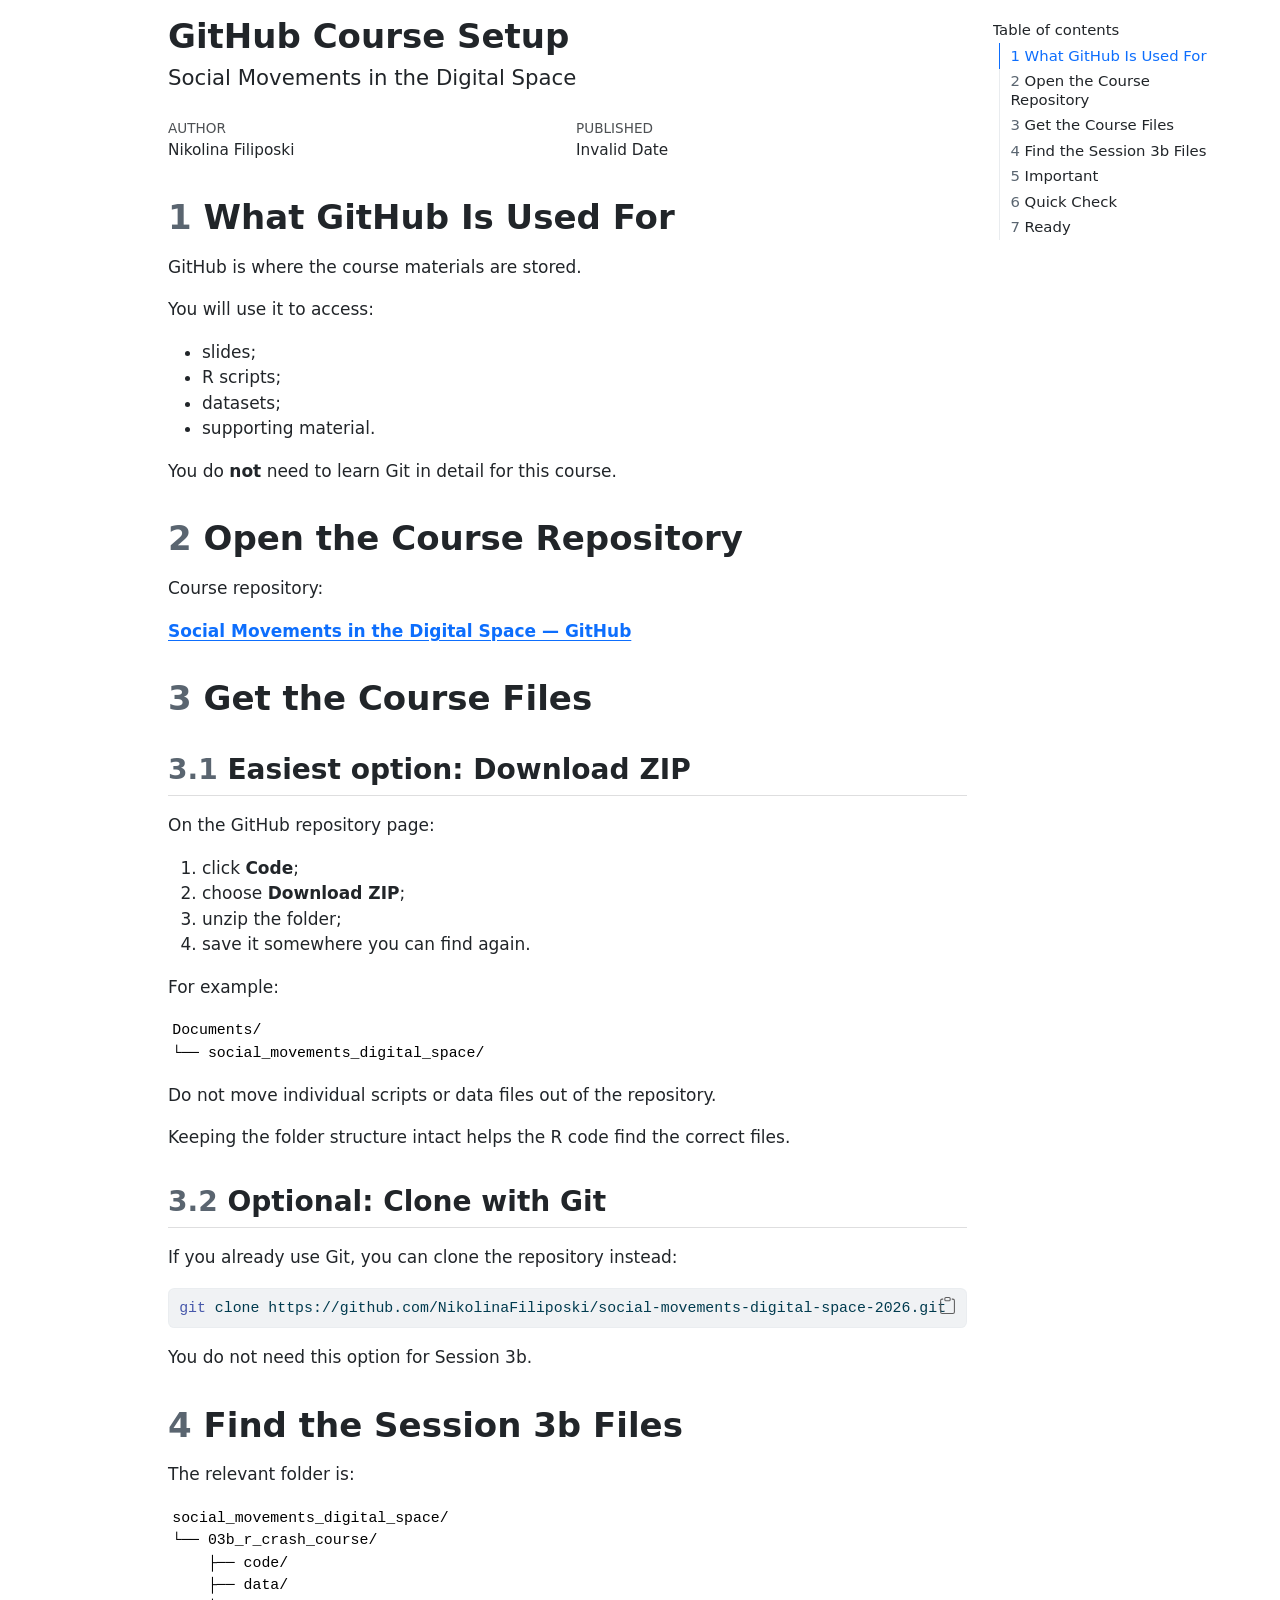
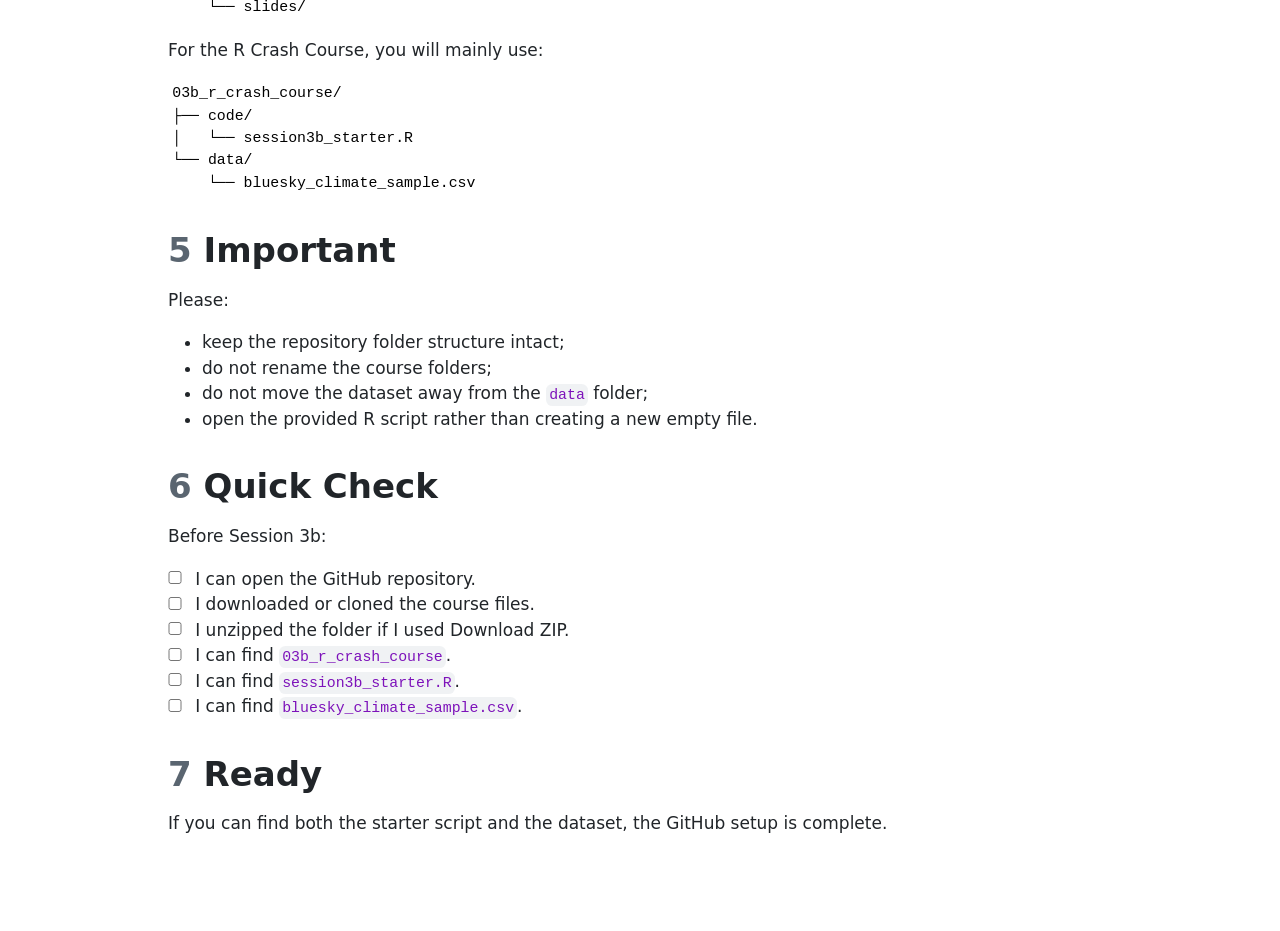
==== github_setup.html @ dbe6ce2b "Add course setup guides" ====
<!DOCTYPE html>
<html xmlns="http://www.w3.org/1999/xhtml" lang="en" xml:lang="en"><head>

<meta charset="utf-8">
<meta name="generator" content="quarto-1.10.18">

<meta name="viewport" content="width=device-width, initial-scale=1.0, user-scalable=yes">

<meta name="author" content="Nikolina Filiposki">

<title>GitHub Course Setup</title>
<style>
/* Default styles provided by pandoc.
** See https://pandoc.org/MANUAL.html#variables-for-html for config info.
*/
span.smallcaps{font-variant: small-caps;}
div.columns{display: flex; gap: 1.5em;}
div.column{flex: auto;}
@media screen {
div.columns{gap: min(4vw, 1.5em);}
div.column{overflow-x: auto;}
}
div.hanging-indent{margin-left: 1.5em; text-indent: -1.5em;}
ul.task-list{list-style: none;}
ul.task-list li input[type="checkbox"] {
  width: 0.8em;
  margin: 0 0.8em 0.2em -1em; /* quarto-specific, see https://github.com/quarto-dev/quarto-cli/issues/4556 */ 
  vertical-align: middle;
}
/* CSS for syntax highlighting */
html { -webkit-text-size-adjust: 100%; }
pre > code.sourceCode { white-space: pre; position: relative; }
pre > code.sourceCode > span { display: inline-block; line-height: 1.25; }
pre > code.sourceCode > span:empty { height: 1.2em; }
.sourceCode { overflow: visible; }
code.sourceCode > span { color: inherit; text-decoration: inherit; }
div.sourceCode { margin: 1em 0; }
pre.sourceCode { margin: 0; }
@media screen {
div.sourceCode { overflow: auto; }
}
@media print {
pre > code.sourceCode { white-space: pre-wrap; }
pre > code.sourceCode > span { text-indent: -5em; padding-left: 5em; }
}
pre.numberSource code
  { counter-reset: source-line 0; }
pre.numberSource code > span
  { position: relative; left: -4em; counter-increment: source-line; }
pre.numberSource code > span > a:first-child::before
  { content: counter(source-line);
    position: relative; left: -1em; text-align: right; vertical-align: baseline;
    border: none; display: inline-block;
    -webkit-touch-callout: none; -webkit-user-select: none;
    -khtml-user-select: none; -moz-user-select: none;
    -ms-user-select: none; user-select: none;
    padding: 0 4px; width: 4em;
  }
pre.numberSource { margin-left: 3em;  padding-left: 4px; }
div.sourceCode
  {   }
@media screen {
pre > code.sourceCode > span > a:first-child::before { text-decoration: underline; }
}
</style>


<script src="github_setup_files/libs/clipboard/clipboard.min.js"></script>
<script src="github_setup_files/libs/quarto-html/quarto.js" type="module"></script>
<script src="github_setup_files/libs/quarto-html/tabsets/tabsets.js" type="module"></script>
<script src="github_setup_files/libs/quarto-html/popper.min.js"></script>
<script src="github_setup_files/libs/quarto-html/tippy.umd.min.js"></script>
<script src="github_setup_files/libs/quarto-html/anchor.min.js"></script>
<link href="github_setup_files/libs/quarto-html/tippy.css" rel="stylesheet">
<link href="github_setup_files/libs/quarto-html/quarto-syntax-highlighting-64a204ab8560d761af7679ceaba22944.css" rel="stylesheet" id="quarto-text-highlighting-styles">
<script src="github_setup_files/libs/bootstrap/bootstrap.min.js"></script>
<link href="github_setup_files/libs/bootstrap/bootstrap-icons.css" rel="stylesheet">
<link href="github_setup_files/libs/bootstrap/bootstrap-e491f8ff3e9ef7ba1930cda3f1cae37e.min.css" rel="stylesheet" append-hash="true" id="quarto-bootstrap" data-mode="light">


</head>

<body class="quarto-light">

<div id="quarto-content" class="page-columns page-rows-contents page-layout-article">
<div id="quarto-margin-sidebar" class="sidebar margin-sidebar">
  <nav id="TOC" role="doc-toc" class="toc-active">
    <h2 id="toc-title">Table of contents</h2>
   
  <ul>
  <li><a href="#what-github-is-used-for" id="toc-what-github-is-used-for" class="nav-link active" data-scroll-target="#what-github-is-used-for"><span class="header-section-number">1</span> What GitHub Is Used For</a></li>
  <li><a href="#open-the-course-repository" id="toc-open-the-course-repository" class="nav-link" data-scroll-target="#open-the-course-repository"><span class="header-section-number">2</span> Open the Course Repository</a></li>
  <li><a href="#get-the-course-files" id="toc-get-the-course-files" class="nav-link" data-scroll-target="#get-the-course-files"><span class="header-section-number">3</span> Get the Course Files</a>
  <ul class="collapse">
  <li><a href="#easiest-option-download-zip" id="toc-easiest-option-download-zip" class="nav-link" data-scroll-target="#easiest-option-download-zip"><span class="header-section-number">3.1</span> Easiest option: Download ZIP</a></li>
  <li><a href="#optional-clone-with-git" id="toc-optional-clone-with-git" class="nav-link" data-scroll-target="#optional-clone-with-git"><span class="header-section-number">3.2</span> Optional: Clone with Git</a></li>
  </ul></li>
  <li><a href="#find-the-session-3b-files" id="toc-find-the-session-3b-files" class="nav-link" data-scroll-target="#find-the-session-3b-files"><span class="header-section-number">4</span> Find the Session 3b Files</a></li>
  <li><a href="#important" id="toc-important" class="nav-link" data-scroll-target="#important"><span class="header-section-number">5</span> Important</a></li>
  <li><a href="#quick-check" id="toc-quick-check" class="nav-link" data-scroll-target="#quick-check"><span class="header-section-number">6</span> Quick Check</a></li>
  <li><a href="#ready" id="toc-ready" class="nav-link" data-scroll-target="#ready"><span class="header-section-number">7</span> Ready</a></li>
  </ul>
</nav>
</div>
<main class="content" id="quarto-document-content">

<header id="title-block-header" class="quarto-title-block default">
<div class="quarto-title">
<h1 class="title">GitHub Course Setup</h1>
<p class="subtitle lead">Social Movements in the Digital Space</p>
</div>



<div class="quarto-title-meta">

    <div>
    <div class="quarto-title-meta-heading">Author</div>
    <div class="quarto-title-meta-contents">
             <p>Nikolina Filiposki </p>
          </div>
  </div>
    
    <div>
    <div class="quarto-title-meta-heading">Published</div>
    <div class="quarto-title-meta-contents">
      <p class="date">Invalid Date</p>
    </div>
  </div>
  
    
  </div>
  


</header>


<section id="what-github-is-used-for" class="level1" data-number="1">
<h1 data-number="1"><span class="header-section-number">1</span> What GitHub Is Used For</h1>
<p>GitHub is where the course materials are stored.</p>
<p>You will use it to access:</p>
<ul>
<li>slides;</li>
<li>R scripts;</li>
<li>datasets;</li>
<li>supporting material.</li>
</ul>
<p>You do <strong>not</strong> need to learn Git in detail for this course.</p>
</section>
<section id="open-the-course-repository" class="level1" data-number="2">
<h1 data-number="2"><span class="header-section-number">2</span> Open the Course Repository</h1>
<p>Course repository:</p>
<p><a href="https://github.com/NikolinaFiliposki/social-movements-digital-space-2026"><strong>Social Movements in the Digital Space — GitHub</strong></a></p>
</section>
<section id="get-the-course-files" class="level1" data-number="3">
<h1 data-number="3"><span class="header-section-number">3</span> Get the Course Files</h1>
<section id="easiest-option-download-zip" class="level2" data-number="3.1">
<h2 data-number="3.1" class="anchored" data-anchor-id="easiest-option-download-zip"><span class="header-section-number">3.1</span> Easiest option: Download ZIP</h2>
<p>On the GitHub repository page:</p>
<ol type="1">
<li>click <strong>Code</strong>;</li>
<li>choose <strong>Download ZIP</strong>;</li>
<li>unzip the folder;</li>
<li>save it somewhere you can find again.</li>
</ol>
<p>For example:</p>
<pre class="text"><code>Documents/
└── social_movements_digital_space/</code></pre>
<p>Do not move individual scripts or data files out of the repository.</p>
<p>Keeping the folder structure intact helps the R code find the correct files.</p>
</section>
<section id="optional-clone-with-git" class="level2" data-number="3.2">
<h2 data-number="3.2" class="anchored" data-anchor-id="optional-clone-with-git"><span class="header-section-number">3.2</span> Optional: Clone with Git</h2>
<p>If you already use Git, you can clone the repository instead:</p>
<div class="code-copy-outer-scaffold"><div class="sourceCode" id="cb2"><pre class="sourceCode bash code-with-copy"><code class="sourceCode bash"><span id="cb2-1"><a href="#cb2-1" aria-hidden="true" tabindex="-1"></a><span class="fu">git</span> clone https://github.com/NikolinaFiliposki/social-movements-digital-space-2026.git</span></code></pre></div><button title="Copy to Clipboard" class="code-copy-button"><i class="bi"></i></button></div>
<p>You do not need this option for Session 3b.</p>
</section>
</section>
<section id="find-the-session-3b-files" class="level1" data-number="4">
<h1 data-number="4"><span class="header-section-number">4</span> Find the Session 3b Files</h1>
<p>The relevant folder is:</p>
<pre class="text"><code>social_movements_digital_space/
└── 03b_r_crash_course/
    ├── code/
    ├── data/
    └── slides/</code></pre>
<p>For the R Crash Course, you will mainly use:</p>
<pre class="text"><code>03b_r_crash_course/
├── code/
│   └── session3b_starter.R
└── data/
    └── bluesky_climate_sample.csv</code></pre>
</section>
<section id="important" class="level1" data-number="5">
<h1 data-number="5"><span class="header-section-number">5</span> Important</h1>
<p>Please:</p>
<ul>
<li>keep the repository folder structure intact;</li>
<li>do not rename the course folders;</li>
<li>do not move the dataset away from the <code>data</code> folder;</li>
<li>open the provided R script rather than creating a new empty file.</li>
</ul>
</section>
<section id="quick-check" class="level1" data-number="6">
<h1 data-number="6"><span class="header-section-number">6</span> Quick Check</h1>
<p>Before Session 3b:</p>
<ul class="task-list">
<li><label><input type="checkbox">I can open the GitHub repository.</label></li>
<li><label><input type="checkbox">I downloaded or cloned the course files.</label></li>
<li><label><input type="checkbox">I unzipped the folder if I used Download ZIP.</label></li>
<li><label><input type="checkbox">I can find <code>03b_r_crash_course</code>.</label></li>
<li><label><input type="checkbox">I can find <code>session3b_starter.R</code>.</label></li>
<li><label><input type="checkbox">I can find <code>bluesky_climate_sample.csv</code>.</label></li>
</ul>
</section>
<section id="ready" class="level1" data-number="7">
<h1 data-number="7"><span class="header-section-number">7</span> Ready</h1>
<p>If you can find both the starter script and the dataset, the GitHub setup is complete.</p>
</section>

</main>
<!-- /main column -->
<script id="quarto-html-after-body" type="application/javascript">
  window.document.addEventListener("DOMContentLoaded", function (event) {
    const icon = "";
    const anchorJS = new window.AnchorJS();
    anchorJS.options = {
      placement: 'right',
      icon: icon
    };
    anchorJS.add('.anchored');
    const isCodeAnnotation = (el) => {
      for (const clz of el.classList) {
        if (clz.startsWith('code-annotation-')) {                     
          return true;
        }
      }
      return false;
    }
    const onCopySuccess = function(e) {
      // button target
      const button = e.trigger;
      // don't keep focus
      button.blur();
      // flash "checked"
      button.classList.add('code-copy-button-checked');
      var currentTitle = button.getAttribute("title");
      button.setAttribute("title", "Copied!");
      let tooltip;
      if (window.bootstrap) {
        button.setAttribute("data-bs-toggle", "tooltip");
        button.setAttribute("data-bs-placement", "left");
        button.setAttribute("data-bs-title", "Copied!");
        tooltip = new bootstrap.Tooltip(button, 
          { trigger: "manual", 
            customClass: "code-copy-button-tooltip",
            offset: [0, -8]});
        tooltip.show();    
      }
      setTimeout(function() {
        if (tooltip) {
          tooltip.hide();
          button.removeAttribute("data-bs-title");
          button.removeAttribute("data-bs-toggle");
          button.removeAttribute("data-bs-placement");
        }
        button.setAttribute("title", currentTitle);
        button.classList.remove('code-copy-button-checked');
      }, 1000);
      // clear code selection
      e.clearSelection();
    }
    const getTextToCopy = function(trigger) {
      const outerScaffold = trigger.parentElement.cloneNode(true);
      const codeEl = outerScaffold.querySelector('code');
      for (const childEl of codeEl.children) {
        if (isCodeAnnotation(childEl)) {
          childEl.remove();
        }
      }
      return codeEl.innerText;
    }
    const clipboard = new window.ClipboardJS('.code-copy-button:not([data-in-quarto-modal])', {
      text: getTextToCopy
    });
    clipboard.on('success', onCopySuccess);
    if (window.document.getElementById('quarto-embedded-source-code-modal')) {
      const clipboardModal = new window.ClipboardJS('.code-copy-button[data-in-quarto-modal]', {
        text: getTextToCopy,
        container: window.document.getElementById('quarto-embedded-source-code-modal')
      });
      clipboardModal.on('success', onCopySuccess);
    }
      var localhostRegex = new RegExp(/^(?:http|https):\/\/localhost\:?[0-9]*\//);
      var mailtoRegex = new RegExp(/^mailto:/);
        var filterRegex = new RegExp('/' + window.location.host + '/');
      var isInternal = (href) => {
          return filterRegex.test(href) || localhostRegex.test(href) || mailtoRegex.test(href);
      }
      // Inspect non-navigation links and adorn them if external
     var links = window.document.querySelectorAll('a[href]:not(.nav-link):not(.navbar-brand):not(.toc-action):not(.sidebar-link):not(.sidebar-item-toggle):not(.pagination-link):not(.no-external):not([aria-hidden]):not(.dropdown-item):not(.quarto-navigation-tool):not(.about-link)');
      for (var i=0; i<links.length; i++) {
        const link = links[i];
        if (!isInternal(link.href)) {
          // undo the damage that might have been done by quarto-nav.js in the case of
          // links that we want to consider external
          if (link.dataset.originalHref !== undefined) {
            link.href = link.dataset.originalHref;
          }
        }
      }
    function tippyHover(el, contentFn, onTriggerFn, onUntriggerFn) {
      const config = {
        allowHTML: true,
        maxWidth: 500,
        delay: 100,
        arrow: false,
        appendTo: function(el) {
            return el.parentElement;
        },
        interactive: true,
        interactiveBorder: 10,
        theme: 'quarto',
        placement: 'bottom-start',
      };
      if (contentFn) {
        config.content = contentFn;
      }
      if (onTriggerFn) {
        config.onTrigger = onTriggerFn;
      }
      if (onUntriggerFn) {
        config.onUntrigger = onUntriggerFn;
      }
      window.tippy(el, config); 
    }
    const noterefs = window.document.querySelectorAll('a[role="doc-noteref"]');
    for (var i=0; i<noterefs.length; i++) {
      const ref = noterefs[i];
      tippyHover(ref, function() {
        // use id or data attribute instead here
        let href = ref.getAttribute('data-footnote-href') || ref.getAttribute('href');
        try { href = new URL(href).hash; } catch {}
        const id = href.replace(/^#\/?/, "");
        const note = window.document.getElementById(id);
        if (note) {
          return note.innerHTML;
        } else {
          return "";
        }
      });
    }
    const xrefs = window.document.querySelectorAll('a.quarto-xref');
    const processXRef = (id, note) => {
      // Strip column container classes
      const stripColumnClz = (el) => {
        el.classList.remove("page-full", "page-columns");
        if (el.children) {
          for (const child of el.children) {
            stripColumnClz(child);
          }
        }
      }
      stripColumnClz(note)
      if (id === null || id.startsWith('sec-')) {
        // Special case sections, only their first couple elements
        const container = document.createElement("div");
        if (note.children && note.children.length > 2) {
          container.appendChild(note.children[0].cloneNode(true));
          for (let i = 1; i < note.children.length; i++) {
            const child = note.children[i];
            if (child.tagName === "P" && child.innerText === "") {
              continue;
            } else {
              container.appendChild(child.cloneNode(true));
              break;
            }
          }
          if (window.Quarto?.typesetMath) {
            window.Quarto.typesetMath(container);
          }
          return container.innerHTML
        } else {
          if (window.Quarto?.typesetMath) {
            window.Quarto.typesetMath(note);
          }
          return note.innerHTML;
        }
      } else {
        // Remove any anchor links if they are present
        const anchorLink = note.querySelector('a.anchorjs-link');
        if (anchorLink) {
          anchorLink.remove();
        }
        if (window.Quarto?.typesetMath) {
          window.Quarto.typesetMath(note);
        }
        if (note.classList.contains("callout")) {
          return note.outerHTML;
        } else {
          return note.innerHTML;
        }
      }
    }
    for (var i=0; i<xrefs.length; i++) {
      const xref = xrefs[i];
      tippyHover(xref, undefined, function(instance) {
        instance.disable();
        let url = xref.getAttribute('href');
        let hash = undefined; 
        if (url.startsWith('#')) {
          hash = url;
        } else {
          try { hash = new URL(url).hash; } catch {}
        }
        if (hash) {
          const id = hash.replace(/^#\/?/, "");
          const note = window.document.getElementById(id);
          if (note !== null) {
            try {
              const html = processXRef(id, note.cloneNode(true));
              instance.setContent(html);
            } finally {
              instance.enable();
              instance.show();
            }
          } else {
            // See if we can fetch this
            fetch(url.split('#')[0])
            .then(res => res.text())
            .then(html => {
              const parser = new DOMParser();
              const htmlDoc = parser.parseFromString(html, "text/html");
              const note = htmlDoc.getElementById(id);
              if (note !== null) {
                const html = processXRef(id, note);
                instance.setContent(html);
              } 
            }).finally(() => {
              instance.enable();
              instance.show();
            });
          }
        } else {
          // See if we can fetch a full url (with no hash to target)
          // This is a special case and we should probably do some content thinning / targeting
          fetch(url)
          .then(res => res.text())
          .then(html => {
            const parser = new DOMParser();
            const htmlDoc = parser.parseFromString(html, "text/html");
            const note = htmlDoc.querySelector('main.content');
            if (note !== null) {
              // This should only happen for chapter cross references
              // (since there is no id in the URL)
              // remove the first header
              if (note.children.length > 0 && note.children[0].tagName === "HEADER") {
                note.children[0].remove();
              }
              const html = processXRef(null, note);
              instance.setContent(html);
            } 
          }).finally(() => {
            instance.enable();
            instance.show();
          });
        }
      }, function(instance) {
      });
    }
        let selectedAnnoteEl;
        const selectorForAnnotation = ( cell, annotation) => {
          let cellAttr = 'data-code-cell="' + cell + '"';
          let lineAttr = 'data-code-annotation="' +  annotation + '"';
          const selector = 'span[' + cellAttr + '][' + lineAttr + ']';
          return selector;
        }
        const selectCodeLines = (annoteEl) => {
          const doc = window.document;
          const targetCell = annoteEl.getAttribute("data-target-cell");
          const targetAnnotation = annoteEl.getAttribute("data-target-annotation");
          const annoteSpan = window.document.querySelector(selectorForAnnotation(targetCell, targetAnnotation));
          const lines = annoteSpan.getAttribute("data-code-lines").split(",");
          const lineIds = lines.map((line) => {
            return targetCell + "-" + line;
          })
          let top = null;
          let height = null;
          let parent = null;
          if (lineIds.length > 0) {
              //compute the position of the single el (top and bottom and make a div)
              const el = window.document.getElementById(lineIds[0]);
              top = el.offsetTop;
              height = el.offsetHeight;
              parent = el.parentElement.parentElement;
            if (lineIds.length > 1) {
              const lastEl = window.document.getElementById(lineIds[lineIds.length - 1]);
              const bottom = lastEl.offsetTop + lastEl.offsetHeight;
              height = bottom - top;
            }
            if (top !== null && height !== null && parent !== null) {
              // cook up a div (if necessary) and position it 
              let div = window.document.getElementById("code-annotation-line-highlight");
              if (div === null) {
                div = window.document.createElement("div");
                div.setAttribute("id", "code-annotation-line-highlight");
                div.style.position = 'absolute';
                parent.appendChild(div);
              }
              div.style.top = top - 2 + "px";
              div.style.height = height + 4 + "px";
              div.style.left = 0;
              let gutterDiv = window.document.getElementById("code-annotation-line-highlight-gutter");
              if (gutterDiv === null) {
                gutterDiv = window.document.createElement("div");
                gutterDiv.setAttribute("id", "code-annotation-line-highlight-gutter");
                gutterDiv.style.position = 'absolute';
                const codeCell = window.document.getElementById(targetCell);
                const gutter = codeCell.querySelector('.code-annotation-gutter');
                gutter.appendChild(gutterDiv);
              }
              gutterDiv.style.top = top - 2 + "px";
              gutterDiv.style.height = height + 4 + "px";
            }
            selectedAnnoteEl = annoteEl;
          }
        };
        const unselectCodeLines = () => {
          const elementsIds = ["code-annotation-line-highlight", "code-annotation-line-highlight-gutter"];
          elementsIds.forEach((elId) => {
            const div = window.document.getElementById(elId);
            if (div) {
              div.remove();
            }
          });
          selectedAnnoteEl = undefined;
        };
          // Handle positioning of the toggle
      window.addEventListener(
        "resize",
        throttle(() => {
          elRect = undefined;
          if (selectedAnnoteEl) {
            selectCodeLines(selectedAnnoteEl);
          }
        }, 10)
      );
      function throttle(fn, ms) {
      let throttle = false;
      let timer;
        return (...args) => {
          if(!throttle) { // first call gets through
              fn.apply(this, args);
              throttle = true;
          } else { // all the others get throttled
              if(timer) clearTimeout(timer); // cancel #2
              timer = setTimeout(() => {
                fn.apply(this, args);
                timer = throttle = false;
              }, ms);
          }
        };
      }
        // Attach click handler to the DT
        const annoteDls = window.document.querySelectorAll('dt[data-target-cell]');
        for (const annoteDlNode of annoteDls) {
          annoteDlNode.addEventListener('click', (event) => {
            const clickedEl = event.target;
            if (clickedEl !== selectedAnnoteEl) {
              unselectCodeLines();
              const activeEl = window.document.querySelector('dt[data-target-cell].code-annotation-active');
              if (activeEl) {
                activeEl.classList.remove('code-annotation-active');
              }
              selectCodeLines(clickedEl);
              clickedEl.classList.add('code-annotation-active');
            } else {
              // Unselect the line
              unselectCodeLines();
              clickedEl.classList.remove('code-annotation-active');
            }
          });
        }
    const findCites = (el) => {
      const parentEl = el.parentElement;
      if (parentEl) {
        const cites = parentEl.dataset.cites;
        if (cites) {
          return {
            el,
            cites: cites.split(' ')
          };
        } else {
          return findCites(el.parentElement)
        }
      } else {
        return undefined;
      }
    };
    var bibliorefs = window.document.querySelectorAll('a[role="doc-biblioref"]');
    for (var i=0; i<bibliorefs.length; i++) {
      const ref = bibliorefs[i];
      const citeInfo = findCites(ref);
      if (citeInfo) {
        tippyHover(citeInfo.el, function() {
          var popup = window.document.createElement('div');
          citeInfo.cites.forEach(function(cite) {
            var citeDiv = window.document.createElement('div');
            citeDiv.classList.add('hanging-indent');
            citeDiv.classList.add('csl-entry');
            var biblioDiv = window.document.getElementById('ref-' + cite);
            if (biblioDiv) {
              citeDiv.innerHTML = biblioDiv.innerHTML;
            }
            popup.appendChild(citeDiv);
          });
          return popup.innerHTML;
        });
      }
    }
  });
  </script>
</div> <!-- /content -->




</body></html>
---- github_setup_files/libs/quarto-html/tippy.css ----
.tippy-box[data-animation=fade][data-state=hidden]{opacity:0}[data-tippy-root]{max-width:calc(100vw - 10px)}.tippy-box{position:relative;background-color:#333;color:#fff;border-radius:4px;font-size:14px;line-height:1.4;white-space:normal;outline:0;transition-property:transform,visibility,opacity}.tippy-box[data-placement^=top]>.tippy-arrow{bottom:0}.tippy-box[data-placement^=top]>.tippy-arrow:before{bottom:-7px;left:0;border-width:8px 8px 0;border-top-color:initial;transform-origin:center top}.tippy-box[data-placement^=bottom]>.tippy-arrow{top:0}.tippy-box[data-placement^=bottom]>.tippy-arrow:before{top:-7px;left:0;border-width:0 8px 8px;border-bottom-color:initial;transform-origin:center bottom}.tippy-box[data-placement^=left]>.tippy-arrow{right:0}.tippy-box[data-placement^=left]>.tippy-arrow:before{border-width:8px 0 8px 8px;border-left-color:initial;right:-7px;transform-origin:center left}.tippy-box[data-placement^=right]>.tippy-arrow{left:0}.tippy-box[data-placement^=right]>.tippy-arrow:before{left:-7px;border-width:8px 8px 8px 0;border-right-color:initial;transform-origin:center right}.tippy-box[data-inertia][data-state=visible]{transition-timing-function:cubic-bezier(.54,1.5,.38,1.11)}.tippy-arrow{width:16px;height:16px;color:#333}.tippy-arrow:before{content:"";position:absolute;border-color:transparent;border-style:solid}.tippy-content{position:relative;padding:5px 9px;z-index:1}
---- github_setup_files/libs/quarto-html/quarto-syntax-highlighting-64a204ab8560d761af7679ceaba22944.css ----
/* quarto syntax highlight colors */
:root {
  --quarto-hl-ot-color: #003B4F;
  --quarto-hl-at-color: #657422;
  --quarto-hl-ss-color: #20794D;
  --quarto-hl-an-color: #5E5E5E;
  --quarto-hl-fu-color: #4758AB;
  --quarto-hl-st-color: #20794D;
  --quarto-hl-cf-color: #003B4F;
  --quarto-hl-op-color: #5E5E5E;
  --quarto-hl-er-color: #AD0000;
  --quarto-hl-bn-color: #AD0000;
  --quarto-hl-al-color: #AD0000;
  --quarto-hl-va-color: #111111;
  --quarto-hl-bu-color: inherit;
  --quarto-hl-ex-color: inherit;
  --quarto-hl-pp-color: #AD0000;
  --quarto-hl-in-color: #5E5E5E;
  --quarto-hl-vs-color: #20794D;
  --quarto-hl-wa-color: #5E5E5E;
  --quarto-hl-do-color: #5E5E5E;
  --quarto-hl-im-color: #00769E;
  --quarto-hl-ch-color: #20794D;
  --quarto-hl-dt-color: #AD0000;
  --quarto-hl-fl-color: #AD0000;
  --quarto-hl-co-color: #5E5E5E;
  --quarto-hl-cv-color: #5E5E5E;
  --quarto-hl-cn-color: #8f5902;
  --quarto-hl-sc-color: #5E5E5E;
  --quarto-hl-dv-color: #AD0000;
  --quarto-hl-kw-color: #003B4F;
}

/* other quarto variables */
:root {
  --quarto-font-monospace: SFMono-Regular, Menlo, Monaco, Consolas, "Liberation Mono", "Courier New", monospace;
}

/* syntax highlight based on Pandoc's rules */
pre > code.sourceCode > span {
  color: #003B4F;
}

code.sourceCode > span {
  color: #003B4F;
}

div.sourceCode,
div.sourceCode pre.sourceCode {
  color: #003B4F;
}

/* Normal */
code span {
  color: #003B4F;
}

/* Alert */
code span.al {
  color: #AD0000;
  font-style: inherit;
}

/* Annotation */
code span.an {
  color: #5E5E5E;
  font-style: inherit;
}

/* Attribute */
code span.at {
  color: #657422;
  font-style: inherit;
}

/* BaseN */
code span.bn {
  color: #AD0000;
  font-style: inherit;
}

/* BuiltIn */
code span.bu {
  font-style: inherit;
}

/* ControlFlow */
code span.cf {
  color: #003B4F;
  font-weight: bold;
  font-style: inherit;
}

/* Char */
code span.ch {
  color: #20794D;
  font-style: inherit;
}

/* Constant */
code span.cn {
  color: #8f5902;
  font-style: inherit;
}

/* Comment */
code span.co {
  color: #5E5E5E;
  font-style: inherit;
}

/* CommentVar */
code span.cv {
  color: #5E5E5E;
  font-style: italic;
}

/* Documentation */
code span.do {
  color: #5E5E5E;
  font-style: italic;
}

/* DataType */
code span.dt {
  color: #AD0000;
  font-style: inherit;
}

/* DecVal */
code span.dv {
  color: #AD0000;
  font-style: inherit;
}

/* Error */
code span.er {
  color: #AD0000;
  font-style: inherit;
}

/* Extension */
code span.ex {
  font-style: inherit;
}

/* Float */
code span.fl {
  color: #AD0000;
  font-style: inherit;
}

/* Function */
code span.fu {
  color: #4758AB;
  font-style: inherit;
}

/* Import */
code span.im {
  color: #00769E;
  font-style: inherit;
}

/* Information */
code span.in {
  color: #5E5E5E;
  font-style: inherit;
}

/* Keyword */
code span.kw {
  color: #003B4F;
  font-weight: bold;
  font-style: inherit;
}

/* Operator */
code span.op {
  color: #5E5E5E;
  font-style: inherit;
}

/* Other */
code span.ot {
  color: #003B4F;
  font-style: inherit;
}

/* Preprocessor */
code span.pp {
  color: #AD0000;
  font-style: inherit;
}

/* SpecialChar */
code span.sc {
  color: #5E5E5E;
  font-style: inherit;
}

/* SpecialString */
code span.ss {
  color: #20794D;
  font-style: inherit;
}

/* String */
code span.st {
  color: #20794D;
  font-style: inherit;
}

/* Variable */
code span.va {
  color: #111111;
  font-style: inherit;
}

/* VerbatimString */
code span.vs {
  color: #20794D;
  font-style: inherit;
}

/* Warning */
code span.wa {
  color: #5E5E5E;
  font-style: italic;
}

.prevent-inlining {
  content: "</";
}

/*# sourceMappingURL=9d8d5bb603a83b8298b89080a598c93b.css.map */
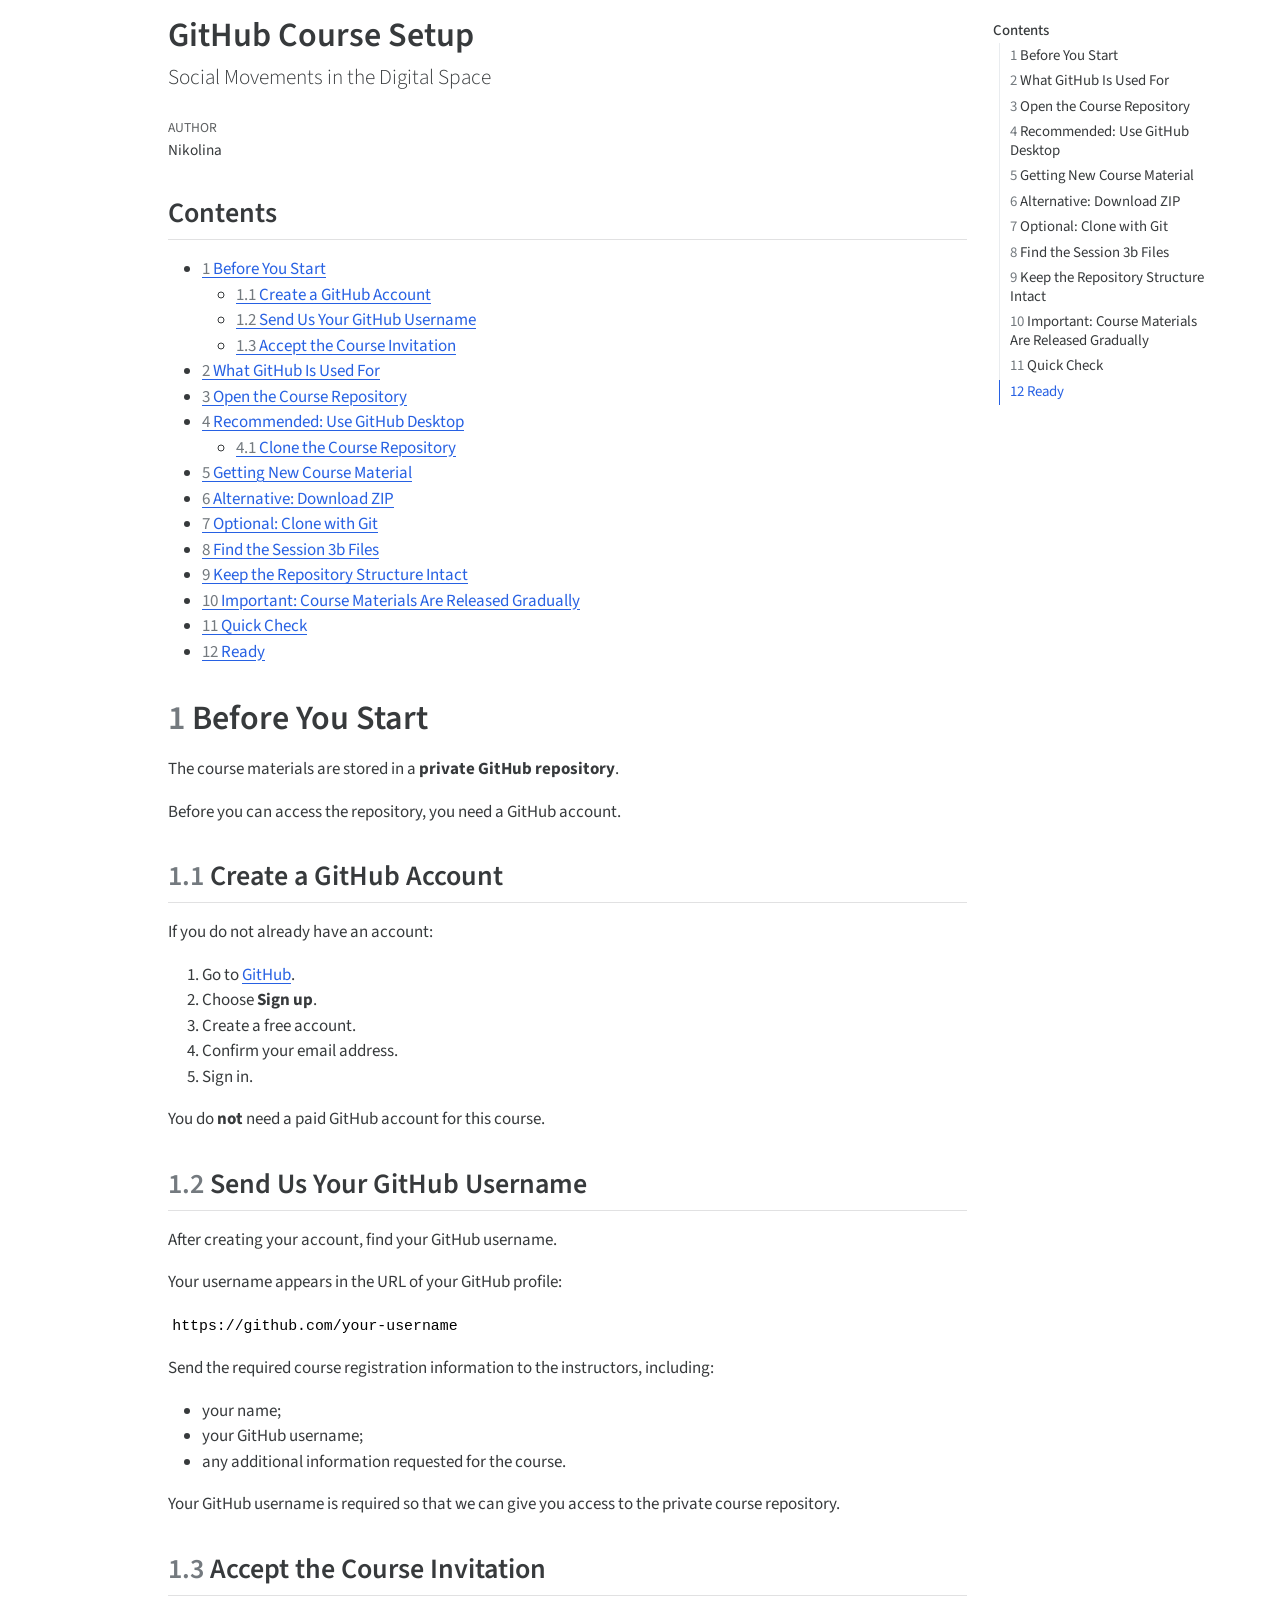
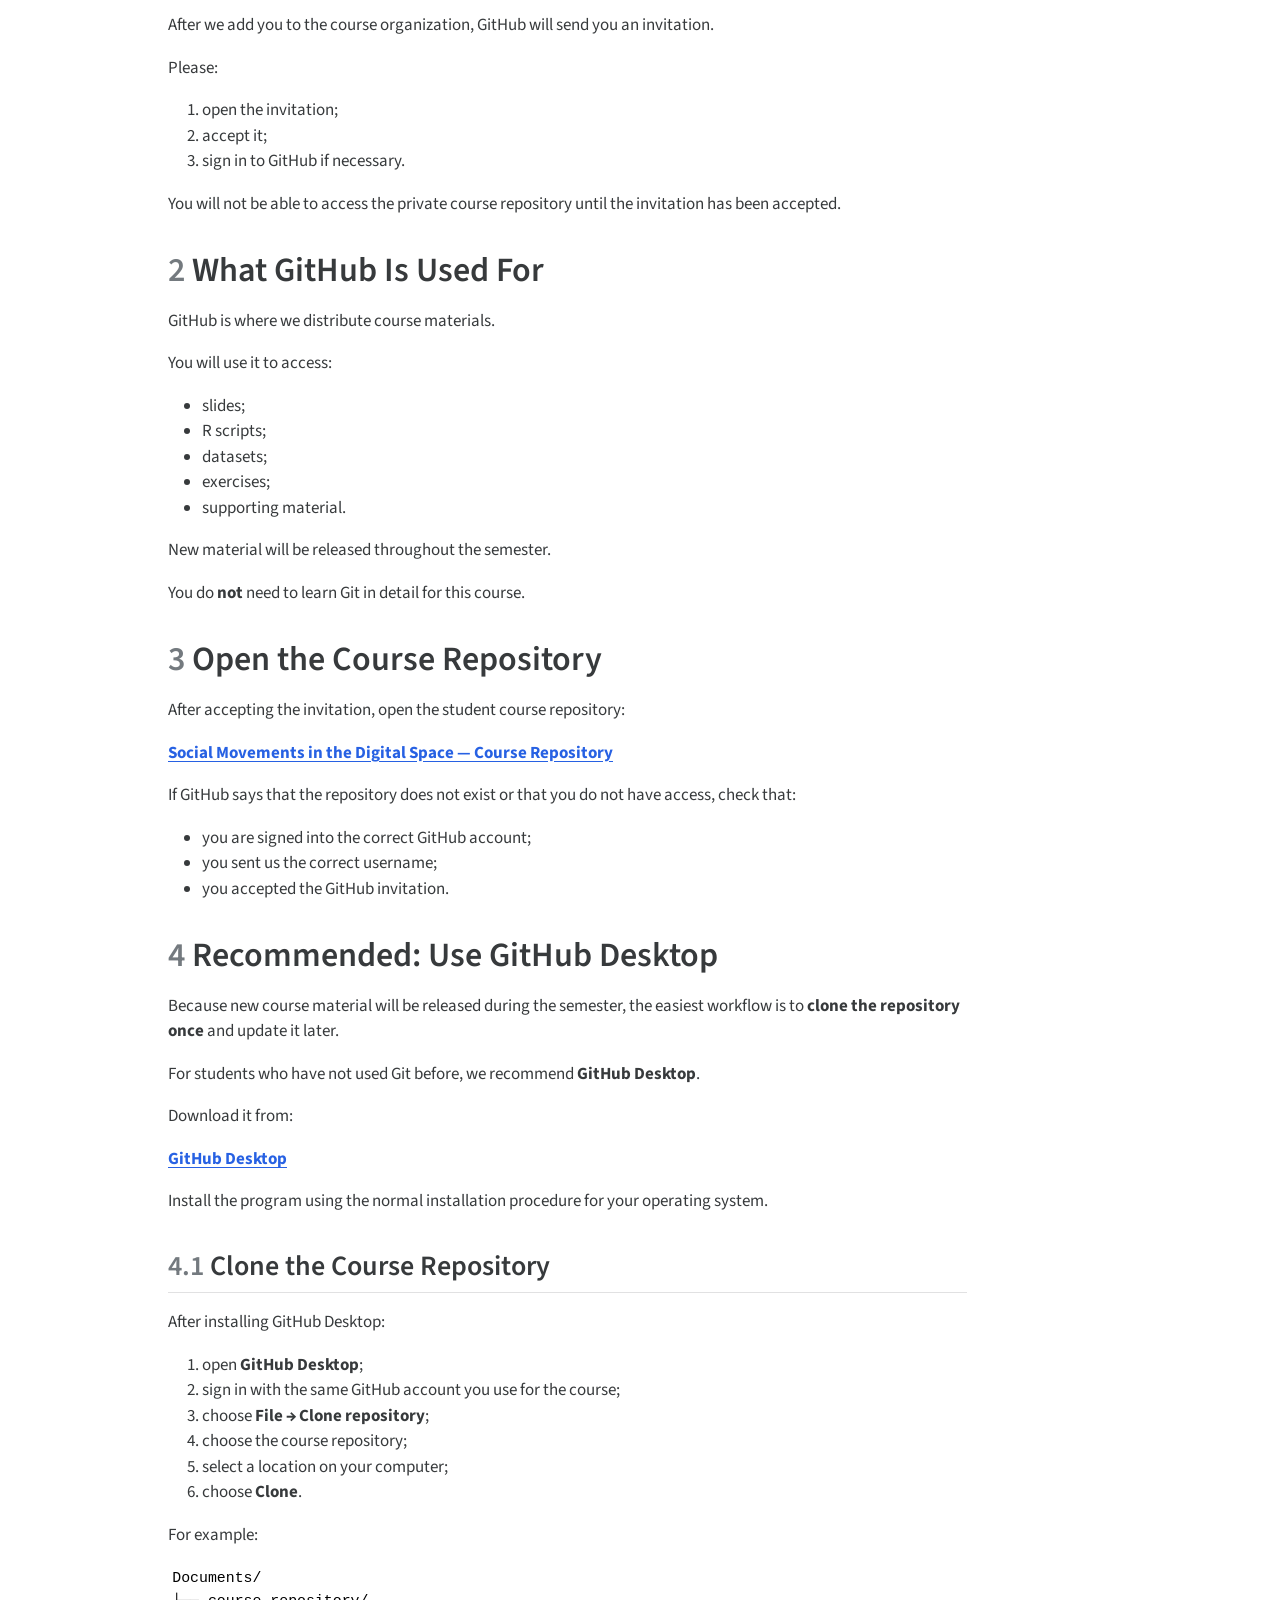
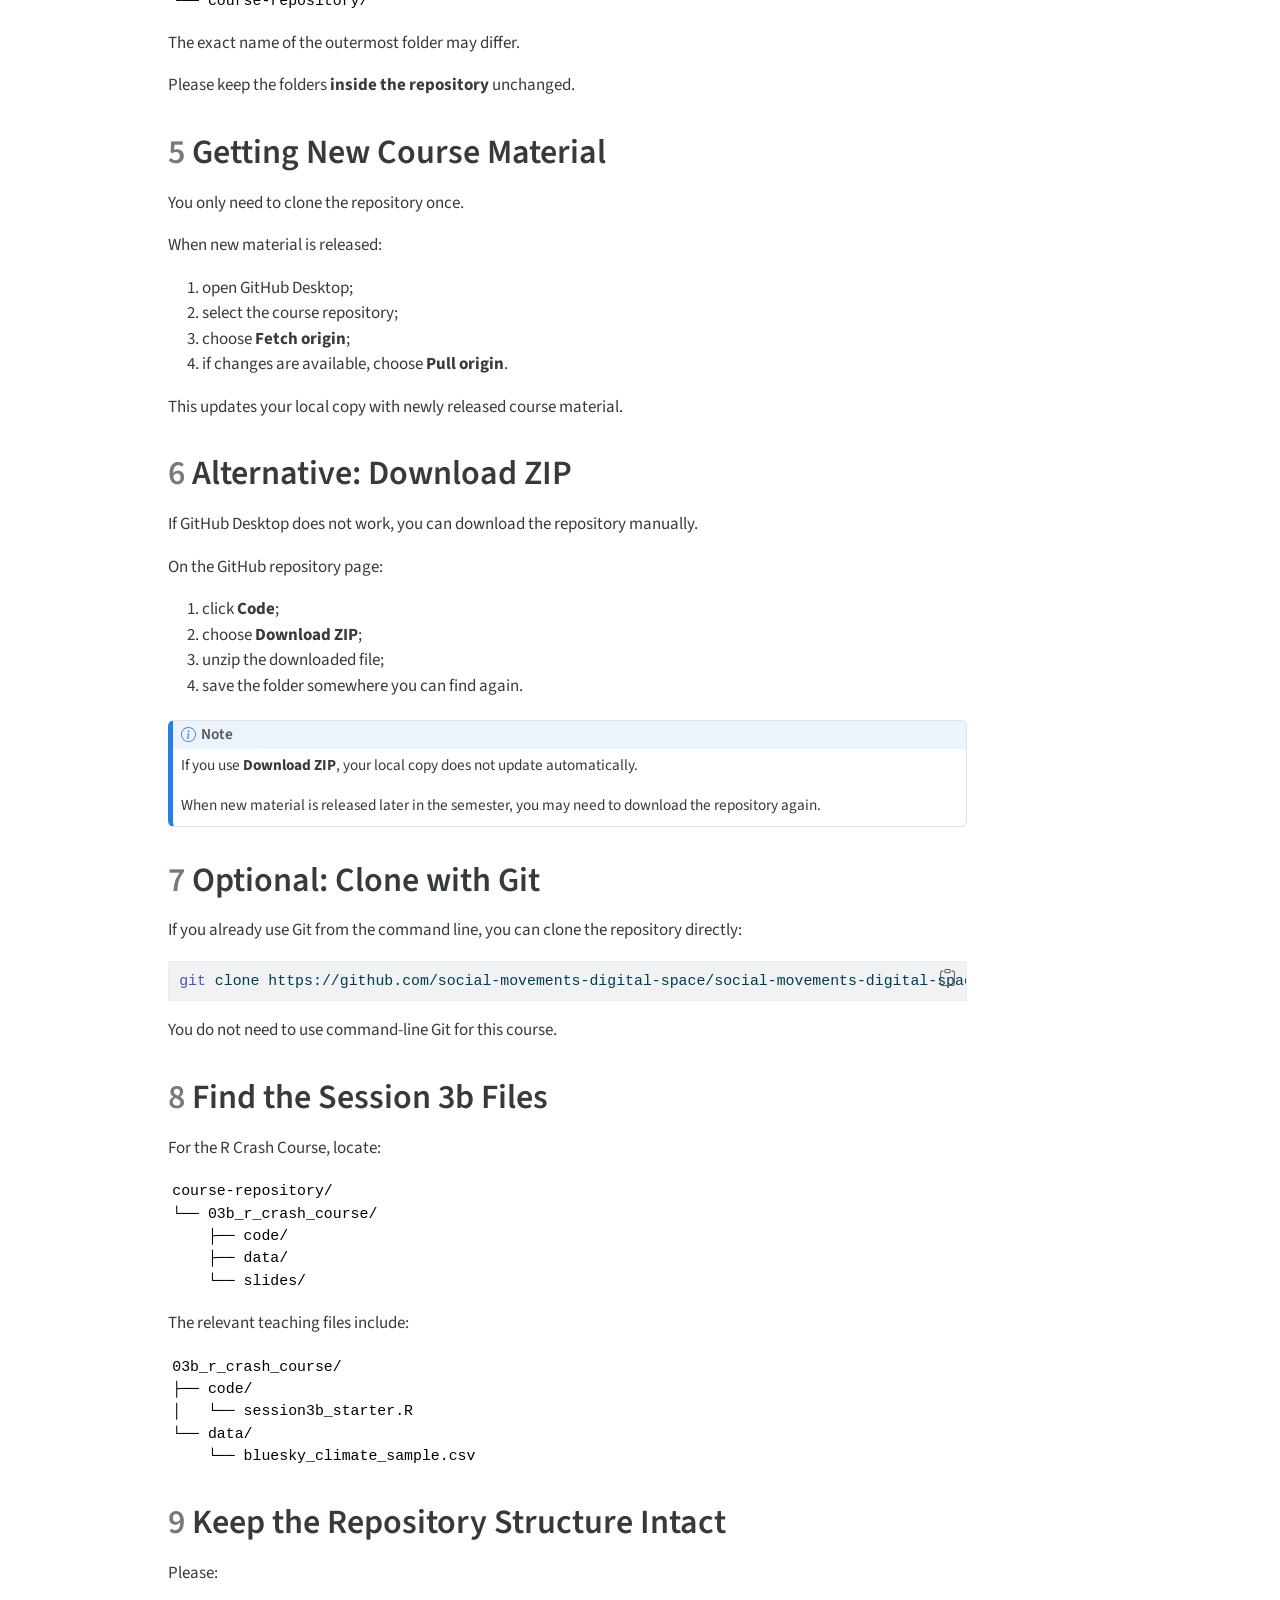
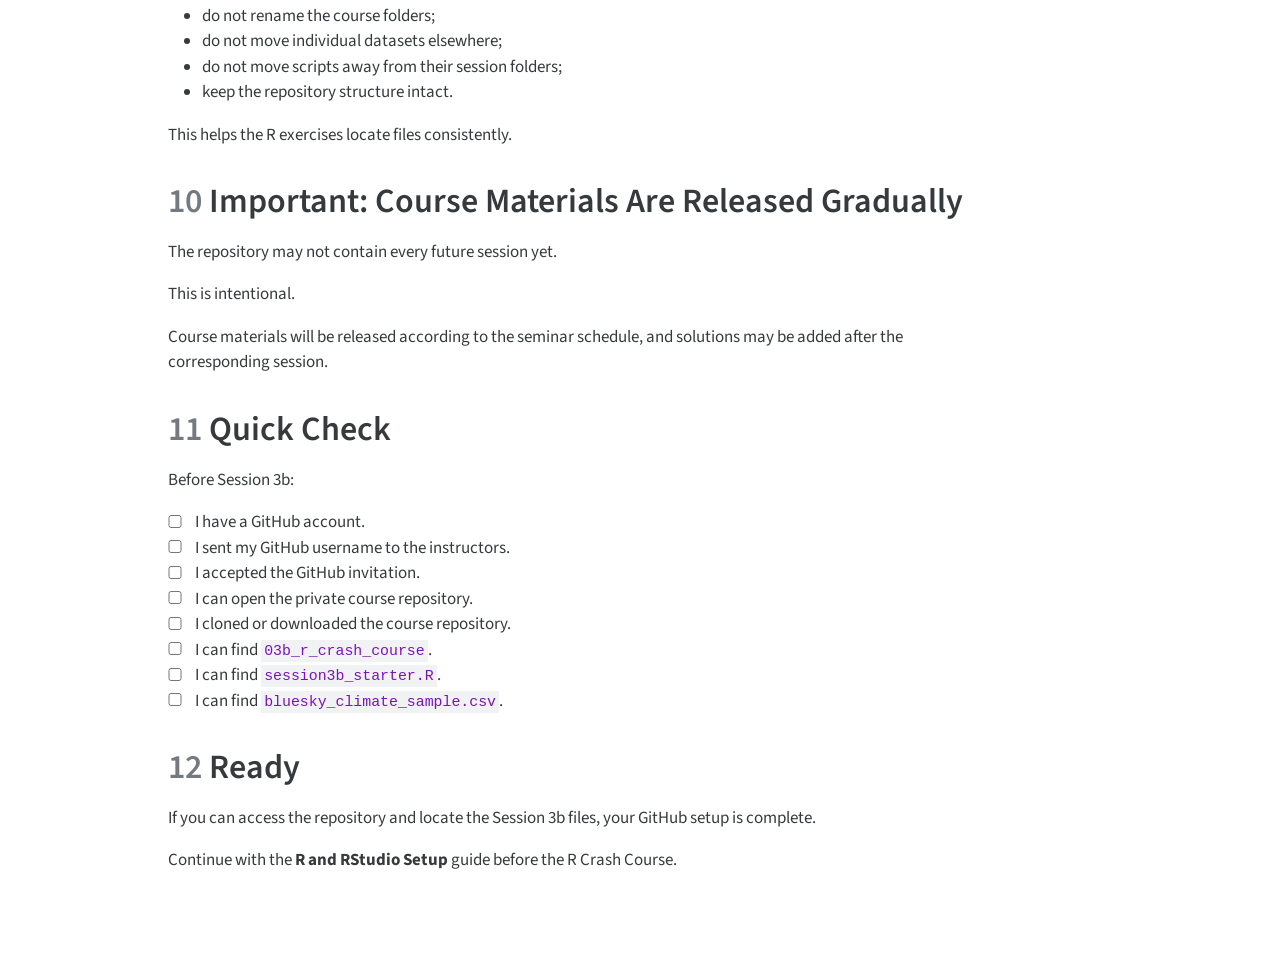
==== commit 80c32c46: "Publish updated setup guides" ====
--- a/github_setup.html
+++ b/github_setup.html
@@ -6,7 +6,7 @@
 
 <meta name="viewport" content="width=device-width, initial-scale=1.0, user-scalable=yes">
 
-<meta name="author" content="Nikolina Filiposki">
+<meta name="author" content="Nikolina">
 
 <title>GitHub Course Setup</title>
 <style>
@@ -75,7 +75,8 @@
 <link href="github_setup_files/libs/quarto-html/quarto-syntax-highlighting-64a204ab8560d761af7679ceaba22944.css" rel="stylesheet" id="quarto-text-highlighting-styles">
 <script src="github_setup_files/libs/bootstrap/bootstrap.min.js"></script>
 <link href="github_setup_files/libs/bootstrap/bootstrap-icons.css" rel="stylesheet">
-<link href="github_setup_files/libs/bootstrap/bootstrap-e491f8ff3e9ef7ba1930cda3f1cae37e.min.css" rel="stylesheet" append-hash="true" id="quarto-bootstrap" data-mode="light">
+<link href="github_setup_files/libs/bootstrap/bootstrap-ca54cbca69027f2e727ddaba63ec68f0.min.css" rel="stylesheet" append-hash="true" id="quarto-bootstrap" data-mode="light">
+<style>html{ scroll-behavior: smooth; }</style>
 
 
 </head>
@@ -85,20 +86,29 @@
 <div id="quarto-content" class="page-columns page-rows-contents page-layout-article">
 <div id="quarto-margin-sidebar" class="sidebar margin-sidebar">
   <nav id="TOC" role="doc-toc" class="toc-active">
-    <h2 id="toc-title">Table of contents</h2>
+    <h2 id="toc-title">Contents</h2>
    
-  <ul>
-  <li><a href="#what-github-is-used-for" id="toc-what-github-is-used-for" class="nav-link active" data-scroll-target="#what-github-is-used-for"><span class="header-section-number">1</span> What GitHub Is Used For</a></li>
-  <li><a href="#open-the-course-repository" id="toc-open-the-course-repository" class="nav-link" data-scroll-target="#open-the-course-repository"><span class="header-section-number">2</span> Open the Course Repository</a></li>
-  <li><a href="#get-the-course-files" id="toc-get-the-course-files" class="nav-link" data-scroll-target="#get-the-course-files"><span class="header-section-number">3</span> Get the Course Files</a>
   <ul class="collapse">
-  <li><a href="#easiest-option-download-zip" id="toc-easiest-option-download-zip" class="nav-link" data-scroll-target="#easiest-option-download-zip"><span class="header-section-number">3.1</span> Easiest option: Download ZIP</a></li>
-  <li><a href="#optional-clone-with-git" id="toc-optional-clone-with-git" class="nav-link" data-scroll-target="#optional-clone-with-git"><span class="header-section-number">3.2</span> Optional: Clone with Git</a></li>
+  <li><a href="#before-you-start" id="toc-before-you-start" class="nav-link active" data-scroll-target="#before-you-start"><span class="header-section-number">1</span> Before You Start</a>
+  <ul class="collapse">
+  <li><a href="#create-a-github-account" id="toc-create-a-github-account" class="nav-link" data-scroll-target="#create-a-github-account"><span class="header-section-number">1.1</span> Create a GitHub Account</a></li>
+  <li><a href="#send-us-your-github-username" id="toc-send-us-your-github-username" class="nav-link" data-scroll-target="#send-us-your-github-username"><span class="header-section-number">1.2</span> Send Us Your GitHub Username</a></li>
+  <li><a href="#accept-the-course-invitation" id="toc-accept-the-course-invitation" class="nav-link" data-scroll-target="#accept-the-course-invitation"><span class="header-section-number">1.3</span> Accept the Course Invitation</a></li>
   </ul></li>
-  <li><a href="#find-the-session-3b-files" id="toc-find-the-session-3b-files" class="nav-link" data-scroll-target="#find-the-session-3b-files"><span class="header-section-number">4</span> Find the Session 3b Files</a></li>
-  <li><a href="#important" id="toc-important" class="nav-link" data-scroll-target="#important"><span class="header-section-number">5</span> Important</a></li>
-  <li><a href="#quick-check" id="toc-quick-check" class="nav-link" data-scroll-target="#quick-check"><span class="header-section-number">6</span> Quick Check</a></li>
-  <li><a href="#ready" id="toc-ready" class="nav-link" data-scroll-target="#ready"><span class="header-section-number">7</span> Ready</a></li>
+  <li><a href="#what-github-is-used-for" id="toc-what-github-is-used-for" class="nav-link" data-scroll-target="#what-github-is-used-for"><span class="header-section-number">2</span> What GitHub Is Used For</a></li>
+  <li><a href="#open-the-course-repository" id="toc-open-the-course-repository" class="nav-link" data-scroll-target="#open-the-course-repository"><span class="header-section-number">3</span> Open the Course Repository</a></li>
+  <li><a href="#recommended-use-github-desktop" id="toc-recommended-use-github-desktop" class="nav-link" data-scroll-target="#recommended-use-github-desktop"><span class="header-section-number">4</span> Recommended: Use GitHub Desktop</a>
+  <ul class="collapse">
+  <li><a href="#clone-the-course-repository" id="toc-clone-the-course-repository" class="nav-link" data-scroll-target="#clone-the-course-repository"><span class="header-section-number">4.1</span> Clone the Course Repository</a></li>
+  </ul></li>
+  <li><a href="#getting-new-course-material" id="toc-getting-new-course-material" class="nav-link" data-scroll-target="#getting-new-course-material"><span class="header-section-number">5</span> Getting New Course Material</a></li>
+  <li><a href="#alternative-download-zip" id="toc-alternative-download-zip" class="nav-link" data-scroll-target="#alternative-download-zip"><span class="header-section-number">6</span> Alternative: Download ZIP</a></li>
+  <li><a href="#optional-clone-with-git" id="toc-optional-clone-with-git" class="nav-link" data-scroll-target="#optional-clone-with-git"><span class="header-section-number">7</span> Optional: Clone with Git</a></li>
+  <li><a href="#find-the-session-3b-files" id="toc-find-the-session-3b-files" class="nav-link" data-scroll-target="#find-the-session-3b-files"><span class="header-section-number">8</span> Find the Session 3b Files</a></li>
+  <li><a href="#keep-the-repository-structure-intact" id="toc-keep-the-repository-structure-intact" class="nav-link" data-scroll-target="#keep-the-repository-structure-intact"><span class="header-section-number">9</span> Keep the Repository Structure Intact</a></li>
+  <li><a href="#important-course-materials-are-released-gradually" id="toc-important-course-materials-are-released-gradually" class="nav-link" data-scroll-target="#important-course-materials-are-released-gradually"><span class="header-section-number">10</span> Important: Course Materials Are Released Gradually</a></li>
+  <li><a href="#quick-check" id="toc-quick-check" class="nav-link" data-scroll-target="#quick-check"><span class="header-section-number">11</span> Quick Check</a></li>
+  <li><a href="#ready" id="toc-ready" class="nav-link" data-scroll-target="#ready"><span class="header-section-number">12</span> Ready</a></li>
   </ul>
 </nav>
 </div>
@@ -117,16 +127,10 @@
     <div>
     <div class="quarto-title-meta-heading">Author</div>
     <div class="quarto-title-meta-contents">
-             <p>Nikolina Filiposki </p>
+             <p>Nikolina </p>
           </div>
   </div>
     
-    <div>
-    <div class="quarto-title-meta-heading">Published</div>
-    <div class="quarto-title-meta-contents">
-      <p class="date">Invalid Date</p>
-    </div>
-  </div>
   
     
   </div>
@@ -135,88 +139,216 @@
 
 </header>
 
-
-<section id="what-github-is-used-for" class="level1" data-number="1">
-<h1 data-number="1"><span class="header-section-number">1</span> What GitHub Is Used For</h1>
-<p>GitHub is where the course materials are stored.</p>
+<nav id="TOC-body" role="doc-toc">
+    <h2 id="toc-title">Contents</h2>
+   
+  <ul>
+  <li><a href="#before-you-start" id="toc-before-you-start"><span class="header-section-number">1</span> Before You Start</a>
+  <ul>
+  <li><a href="#create-a-github-account" id="toc-create-a-github-account"><span class="header-section-number">1.1</span> Create a GitHub Account</a></li>
+  <li><a href="#send-us-your-github-username" id="toc-send-us-your-github-username"><span class="header-section-number">1.2</span> Send Us Your GitHub Username</a></li>
+  <li><a href="#accept-the-course-invitation" id="toc-accept-the-course-invitation"><span class="header-section-number">1.3</span> Accept the Course Invitation</a></li>
+  </ul></li>
+  <li><a href="#what-github-is-used-for" id="toc-what-github-is-used-for"><span class="header-section-number">2</span> What GitHub Is Used For</a></li>
+  <li><a href="#open-the-course-repository" id="toc-open-the-course-repository"><span class="header-section-number">3</span> Open the Course Repository</a></li>
+  <li><a href="#recommended-use-github-desktop" id="toc-recommended-use-github-desktop"><span class="header-section-number">4</span> Recommended: Use GitHub Desktop</a>
+  <ul>
+  <li><a href="#clone-the-course-repository" id="toc-clone-the-course-repository"><span class="header-section-number">4.1</span> Clone the Course Repository</a></li>
+  </ul></li>
+  <li><a href="#getting-new-course-material" id="toc-getting-new-course-material"><span class="header-section-number">5</span> Getting New Course Material</a></li>
+  <li><a href="#alternative-download-zip" id="toc-alternative-download-zip"><span class="header-section-number">6</span> Alternative: Download ZIP</a></li>
+  <li><a href="#optional-clone-with-git" id="toc-optional-clone-with-git"><span class="header-section-number">7</span> Optional: Clone with Git</a></li>
+  <li><a href="#find-the-session-3b-files" id="toc-find-the-session-3b-files"><span class="header-section-number">8</span> Find the Session 3b Files</a></li>
+  <li><a href="#keep-the-repository-structure-intact" id="toc-keep-the-repository-structure-intact"><span class="header-section-number">9</span> Keep the Repository Structure Intact</a></li>
+  <li><a href="#important-course-materials-are-released-gradually" id="toc-important-course-materials-are-released-gradually"><span class="header-section-number">10</span> Important: Course Materials Are Released Gradually</a></li>
+  <li><a href="#quick-check" id="toc-quick-check"><span class="header-section-number">11</span> Quick Check</a></li>
+  <li><a href="#ready" id="toc-ready"><span class="header-section-number">12</span> Ready</a></li>
+  </ul>
+</nav>
+<section id="before-you-start" class="level1" data-number="1">
+<h1 data-number="1"><span class="header-section-number">1</span> Before You Start</h1>
+<p>The course materials are stored in a <strong>private GitHub repository</strong>.</p>
+<p>Before you can access the repository, you need a GitHub account.</p>
+<section id="create-a-github-account" class="level2" data-number="1.1">
+<h2 data-number="1.1" class="anchored" data-anchor-id="create-a-github-account"><span class="header-section-number">1.1</span> Create a GitHub Account</h2>
+<p>If you do not already have an account:</p>
+<ol type="1">
+<li>Go to <a href="https://github.com/">GitHub</a>.</li>
+<li>Choose <strong>Sign up</strong>.</li>
+<li>Create a free account.</li>
+<li>Confirm your email address.</li>
+<li>Sign in.</li>
+</ol>
+<p>You do <strong>not</strong> need a paid GitHub account for this course.</p>
+</section>
+<section id="send-us-your-github-username" class="level2" data-number="1.2">
+<h2 data-number="1.2" class="anchored" data-anchor-id="send-us-your-github-username"><span class="header-section-number">1.2</span> Send Us Your GitHub Username</h2>
+<p>After creating your account, find your GitHub username.</p>
+<p>Your username appears in the URL of your GitHub profile:</p>
+<pre class="text"><code>https://github.com/your-username</code></pre>
+<p>Send the required course registration information to the instructors, including:</p>
+<ul>
+<li>your name;</li>
+<li>your GitHub username;</li>
+<li>any additional information requested for the course.</li>
+</ul>
+<p>Your GitHub username is required so that we can give you access to the private course repository.</p>
+</section>
+<section id="accept-the-course-invitation" class="level2" data-number="1.3">
+<h2 data-number="1.3" class="anchored" data-anchor-id="accept-the-course-invitation"><span class="header-section-number">1.3</span> Accept the Course Invitation</h2>
+<p>After we add you to the course organization, GitHub will send you an invitation.</p>
+<p>Please:</p>
+<ol type="1">
+<li>open the invitation;</li>
+<li>accept it;</li>
+<li>sign in to GitHub if necessary.</li>
+</ol>
+<p>You will not be able to access the private course repository until the invitation has been accepted.</p>
+</section>
+</section>
+<section id="what-github-is-used-for" class="level1" data-number="2">
+<h1 data-number="2"><span class="header-section-number">2</span> What GitHub Is Used For</h1>
+<p>GitHub is where we distribute course materials.</p>
 <p>You will use it to access:</p>
 <ul>
 <li>slides;</li>
 <li>R scripts;</li>
 <li>datasets;</li>
+<li>exercises;</li>
 <li>supporting material.</li>
 </ul>
+<p>New material will be released throughout the semester.</p>
 <p>You do <strong>not</strong> need to learn Git in detail for this course.</p>
 </section>
-<section id="open-the-course-repository" class="level1" data-number="2">
-<h1 data-number="2"><span class="header-section-number">2</span> Open the Course Repository</h1>
-<p>Course repository:</p>
-<p><a href="https://github.com/NikolinaFiliposki/social-movements-digital-space-2026"><strong>Social Movements in the Digital Space — GitHub</strong></a></p>
-</section>
-<section id="get-the-course-files" class="level1" data-number="3">
-<h1 data-number="3"><span class="header-section-number">3</span> Get the Course Files</h1>
-<section id="easiest-option-download-zip" class="level2" data-number="3.1">
-<h2 data-number="3.1" class="anchored" data-anchor-id="easiest-option-download-zip"><span class="header-section-number">3.1</span> Easiest option: Download ZIP</h2>
+<section id="open-the-course-repository" class="level1" data-number="3">
+<h1 data-number="3"><span class="header-section-number">3</span> Open the Course Repository</h1>
+<p>After accepting the invitation, open the student course repository:</p>
+<p><a href="https://github.com/social-movements-digital-space/social-movements-digital-space-students-2026"><strong>Social Movements in the Digital Space — Course Repository</strong></a></p>
+<p>If GitHub says that the repository does not exist or that you do not have access, check that:</p>
+<ul>
+<li>you are signed into the correct GitHub account;</li>
+<li>you sent us the correct username;</li>
+<li>you accepted the GitHub invitation.</li>
+</ul>
+</section>
+<section id="recommended-use-github-desktop" class="level1" data-number="4">
+<h1 data-number="4"><span class="header-section-number">4</span> Recommended: Use GitHub Desktop</h1>
+<p>Because new course material will be released during the semester, the easiest workflow is to <strong>clone the repository once</strong> and update it later.</p>
+<p>For students who have not used Git before, we recommend <strong>GitHub Desktop</strong>.</p>
+<p>Download it from:</p>
+<p><a href="https://desktop.github.com/"><strong>GitHub Desktop</strong></a></p>
+<p>Install the program using the normal installation procedure for your operating system.</p>
+<section id="clone-the-course-repository" class="level2" data-number="4.1">
+<h2 data-number="4.1" class="anchored" data-anchor-id="clone-the-course-repository"><span class="header-section-number">4.1</span> Clone the Course Repository</h2>
+<p>After installing GitHub Desktop:</p>
+<ol type="1">
+<li>open <strong>GitHub Desktop</strong>;</li>
+<li>sign in with the same GitHub account you use for the course;</li>
+<li>choose <strong>File → Clone repository</strong>;</li>
+<li>choose the course repository;</li>
+<li>select a location on your computer;</li>
+<li>choose <strong>Clone</strong>.</li>
+</ol>
+<p>For example:</p>
+<pre class="text"><code>Documents/
+└── course-repository/</code></pre>
+<p>The exact name of the outermost folder may differ.</p>
+<p>Please keep the folders <strong>inside the repository</strong> unchanged.</p>
+</section>
+</section>
+<section id="getting-new-course-material" class="level1" data-number="5">
+<h1 data-number="5"><span class="header-section-number">5</span> Getting New Course Material</h1>
+<p>You only need to clone the repository once.</p>
+<p>When new material is released:</p>
+<ol type="1">
+<li>open GitHub Desktop;</li>
+<li>select the course repository;</li>
+<li>choose <strong>Fetch origin</strong>;</li>
+<li>if changes are available, choose <strong>Pull origin</strong>.</li>
+</ol>
+<p>This updates your local copy with newly released course material.</p>
+</section>
+<section id="alternative-download-zip" class="level1" data-number="6">
+<h1 data-number="6"><span class="header-section-number">6</span> Alternative: Download ZIP</h1>
+<p>If GitHub Desktop does not work, you can download the repository manually.</p>
 <p>On the GitHub repository page:</p>
 <ol type="1">
 <li>click <strong>Code</strong>;</li>
 <li>choose <strong>Download ZIP</strong>;</li>
-<li>unzip the folder;</li>
-<li>save it somewhere you can find again.</li>
+<li>unzip the downloaded file;</li>
+<li>save the folder somewhere you can find again.</li>
 </ol>
-<p>For example:</p>
-<pre class="text"><code>Documents/
-└── social_movements_digital_space/</code></pre>
-<p>Do not move individual scripts or data files out of the repository.</p>
-<p>Keeping the folder structure intact helps the R code find the correct files.</p>
-</section>
-<section id="optional-clone-with-git" class="level2" data-number="3.2">
-<h2 data-number="3.2" class="anchored" data-anchor-id="optional-clone-with-git"><span class="header-section-number">3.2</span> Optional: Clone with Git</h2>
-<p>If you already use Git, you can clone the repository instead:</p>
-<div class="code-copy-outer-scaffold"><div class="sourceCode" id="cb2"><pre class="sourceCode bash code-with-copy"><code class="sourceCode bash"><span id="cb2-1"><a href="#cb2-1" aria-hidden="true" tabindex="-1"></a><span class="fu">git</span> clone https://github.com/NikolinaFiliposki/social-movements-digital-space-2026.git</span></code></pre></div><button title="Copy to Clipboard" class="code-copy-button"><i class="bi"></i></button></div>
-<p>You do not need this option for Session 3b.</p>
-</section>
-</section>
-<section id="find-the-session-3b-files" class="level1" data-number="4">
-<h1 data-number="4"><span class="header-section-number">4</span> Find the Session 3b Files</h1>
-<p>The relevant folder is:</p>
-<pre class="text"><code>social_movements_digital_space/
+<div class="callout callout-style-default callout-note callout-titled">
+<div class="callout-header d-flex align-content-center">
+<div class="callout-icon-container">
+<i class="callout-icon"></i>
+</div>
+<div class="callout-title-container flex-fill">
+Note
+</div>
+</div>
+<div class="callout-body-container callout-body">
+<p>If you use <strong>Download ZIP</strong>, your local copy does not update automatically.</p>
+<p>When new material is released later in the semester, you may need to download the repository again.</p>
+</div>
+</div>
+</section>
+<section id="optional-clone-with-git" class="level1" data-number="7">
+<h1 data-number="7"><span class="header-section-number">7</span> Optional: Clone with Git</h1>
+<p>If you already use Git from the command line, you can clone the repository directly:</p>
+<div class="code-copy-outer-scaffold"><div class="sourceCode" id="cb3"><pre class="sourceCode bash code-with-copy"><code class="sourceCode bash"><span id="cb3-1"><a href="#cb3-1" aria-hidden="true" tabindex="-1"></a><span class="fu">git</span> clone https://github.com/social-movements-digital-space/social-movements-digital-space-students-2026.git</span></code></pre></div><button title="Copy to Clipboard" class="code-copy-button"><i class="bi"></i></button></div>
+<p>You do not need to use command-line Git for this course.</p>
+</section>
+<section id="find-the-session-3b-files" class="level1" data-number="8">
+<h1 data-number="8"><span class="header-section-number">8</span> Find the Session 3b Files</h1>
+<p>For the R Crash Course, locate:</p>
+<pre class="text"><code>course-repository/
 └── 03b_r_crash_course/
     ├── code/
     ├── data/
     └── slides/</code></pre>
-<p>For the R Crash Course, you will mainly use:</p>
+<p>The relevant teaching files include:</p>
 <pre class="text"><code>03b_r_crash_course/
 ├── code/
 │   └── session3b_starter.R
 └── data/
     └── bluesky_climate_sample.csv</code></pre>
 </section>
-<section id="important" class="level1" data-number="5">
-<h1 data-number="5"><span class="header-section-number">5</span> Important</h1>
+<section id="keep-the-repository-structure-intact" class="level1" data-number="9">
+<h1 data-number="9"><span class="header-section-number">9</span> Keep the Repository Structure Intact</h1>
 <p>Please:</p>
 <ul>
-<li>keep the repository folder structure intact;</li>
 <li>do not rename the course folders;</li>
-<li>do not move the dataset away from the <code>data</code> folder;</li>
-<li>open the provided R script rather than creating a new empty file.</li>
+<li>do not move individual datasets elsewhere;</li>
+<li>do not move scripts away from their session folders;</li>
+<li>keep the repository structure intact.</li>
 </ul>
-</section>
-<section id="quick-check" class="level1" data-number="6">
-<h1 data-number="6"><span class="header-section-number">6</span> Quick Check</h1>
+<p>This helps the R exercises locate files consistently.</p>
+</section>
+<section id="important-course-materials-are-released-gradually" class="level1" data-number="10">
+<h1 data-number="10"><span class="header-section-number">10</span> Important: Course Materials Are Released Gradually</h1>
+<p>The repository may not contain every future session yet.</p>
+<p>This is intentional.</p>
+<p>Course materials will be released according to the seminar schedule, and solutions may be added after the corresponding session.</p>
+</section>
+<section id="quick-check" class="level1" data-number="11">
+<h1 data-number="11"><span class="header-section-number">11</span> Quick Check</h1>
 <p>Before Session 3b:</p>
 <ul class="task-list">
-<li><label><input type="checkbox">I can open the GitHub repository.</label></li>
-<li><label><input type="checkbox">I downloaded or cloned the course files.</label></li>
-<li><label><input type="checkbox">I unzipped the folder if I used Download ZIP.</label></li>
+<li><label><input type="checkbox">I have a GitHub account.</label></li>
+<li><label><input type="checkbox">I sent my GitHub username to the instructors.</label></li>
+<li><label><input type="checkbox">I accepted the GitHub invitation.</label></li>
+<li><label><input type="checkbox">I can open the private course repository.</label></li>
+<li><label><input type="checkbox">I cloned or downloaded the course repository.</label></li>
 <li><label><input type="checkbox">I can find <code>03b_r_crash_course</code>.</label></li>
 <li><label><input type="checkbox">I can find <code>session3b_starter.R</code>.</label></li>
 <li><label><input type="checkbox">I can find <code>bluesky_climate_sample.csv</code>.</label></li>
 </ul>
 </section>
-<section id="ready" class="level1" data-number="7">
-<h1 data-number="7"><span class="header-section-number">7</span> Ready</h1>
-<p>If you can find both the starter script and the dataset, the GitHub setup is complete.</p>
+<section id="ready" class="level1" data-number="12">
+<h1 data-number="12"><span class="header-section-number">12</span> Ready</h1>
+<p>If you can access the repository and locate the Session 3b files, your GitHub setup is complete.</p>
+<p>Continue with the <strong>R and RStudio Setup</strong> guide before the R Crash Course.</p>
 </section>
 
 </main>
@@ -626,4 +758,5 @@
 
 
 
+<script src="github_setup_files/libs/quarto-html/zenscroll-min.js"></script>
 </body></html>
